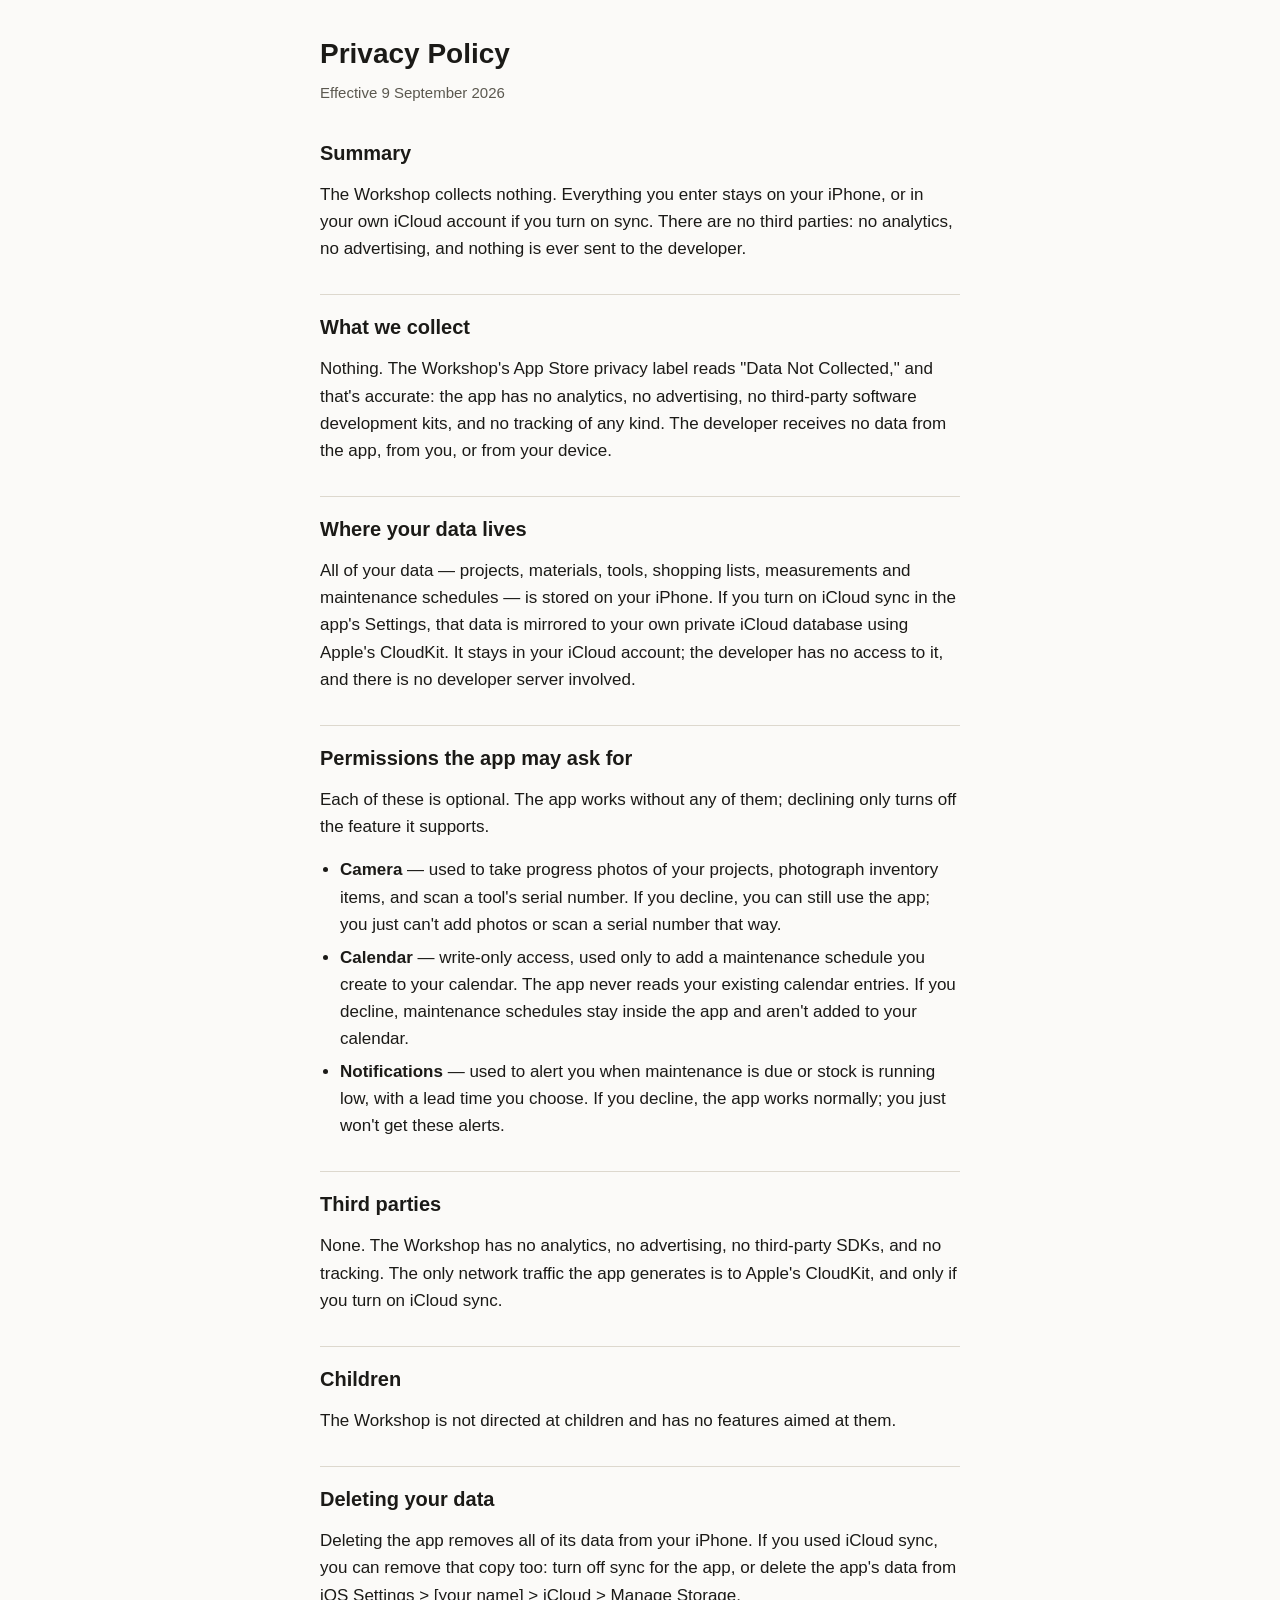
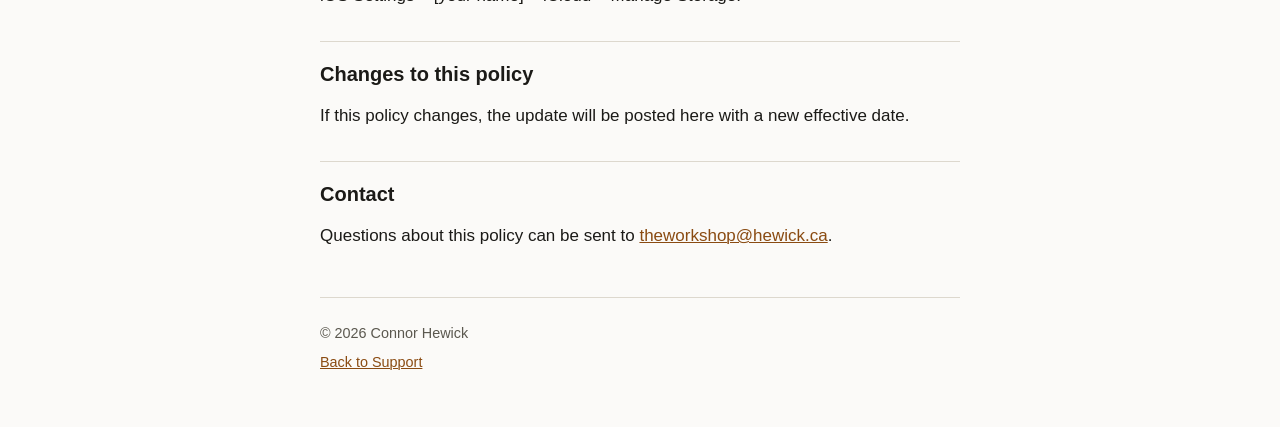
==== privacy.html @ b185fb6e "feat: add support and privacy pages Co-Authored-By: Claude Fable 5.1 <noreply@anthropic.com> Claude-" ====
<!doctype html>
<html lang="en">
<head>
<meta charset="utf-8">
<meta name="viewport" content="width=device-width, initial-scale=1">
<title>The Workshop — Privacy Policy</title>
<link rel="stylesheet" href="style.css">
</head>
<body>
<main>
<h1>Privacy Policy</h1>
<p class="effective-date">Effective 9 September 2026</p>

<h2>Summary</h2>
<p>The Workshop collects nothing. Everything you enter stays on your iPhone, or in your own iCloud account if you turn on sync. There are no third parties: no analytics, no advertising, and nothing is ever sent to the developer.</p>

<h2>What we collect</h2>
<p>Nothing. The Workshop's App Store privacy label reads "Data Not Collected," and that's accurate: the app has no analytics, no advertising, no third-party software development kits, and no tracking of any kind. The developer receives no data from the app, from you, or from your device.</p>

<h2>Where your data lives</h2>
<p>All of your data — projects, materials, tools, shopping lists, measurements and maintenance schedules — is stored on your iPhone. If you turn on iCloud sync in the app's Settings, that data is mirrored to your own private iCloud database using Apple's CloudKit. It stays in your iCloud account; the developer has no access to it, and there is no developer server involved.</p>

<h2>Permissions the app may ask for</h2>
<p>Each of these is optional. The app works without any of them; declining only turns off the feature it supports.</p>
<ul>
<li><strong>Camera</strong> — used to take progress photos of your projects, photograph inventory items, and scan a tool's serial number. If you decline, you can still use the app; you just can't add photos or scan a serial number that way.</li>
<li><strong>Calendar</strong> — write-only access, used only to add a maintenance schedule you create to your calendar. The app never reads your existing calendar entries. If you decline, maintenance schedules stay inside the app and aren't added to your calendar.</li>
<li><strong>Notifications</strong> — used to alert you when maintenance is due or stock is running low, with a lead time you choose. If you decline, the app works normally; you just won't get these alerts.</li>
</ul>

<h2>Third parties</h2>
<p>None. The Workshop has no analytics, no advertising, no third-party SDKs, and no tracking. The only network traffic the app generates is to Apple's CloudKit, and only if you turn on iCloud sync.</p>

<h2>Children</h2>
<p>The Workshop is not directed at children and has no features aimed at them.</p>

<h2>Deleting your data</h2>
<p>Deleting the app removes all of its data from your iPhone. If you used iCloud sync, you can remove that copy too: turn off sync for the app, or delete the app's data from iOS Settings &gt; [your name] &gt; iCloud &gt; Manage Storage.</p>

<h2>Changes to this policy</h2>
<p>If this policy changes, the update will be posted here with a new effective date.</p>

<h2>Contact</h2>
<p>Questions about this policy can be sent to <a href="mailto:theworkshop@hewick.ca">theworkshop@hewick.ca</a>.</p>
</main>
<footer>
<p>© 2026 Connor Hewick</p>
<p><a href="index.html">Back to Support</a></p>
</footer>
</body>
</html>
---- style.css ----
:root {
  color-scheme: light dark;
  --bg: #fbfaf8;
  --fg: #1b1a17;
  --muted: #5b584f;
  --link: #8a4b12;
  --border: #ddd8ce;
}

@media (prefers-color-scheme: dark) {
  :root {
    --bg: #171613;
    --fg: #f2f0ea;
    --muted: #b8b3a6;
    --link: #e0a55e;
    --border: #3a372f;
  }
}

* {
  box-sizing: border-box;
}

body {
  margin: 0;
  padding: 2rem 1.25rem 3rem;
  background: var(--bg);
  color: var(--fg);
  font-family: -apple-system, BlinkMacSystemFont, "Segoe UI", Roboto, Helvetica, Arial, sans-serif;
  font-size: 1.0625rem;
  line-height: 1.6;
}

main {
  max-width: 40rem;
  margin: 0 auto;
}

h1 {
  font-size: 1.75rem;
  margin: 0 0 0.5rem;
}

h2 {
  font-size: 1.25rem;
  margin: 2rem 0 0.75rem;
  padding-top: 1rem;
  border-top: 1px solid var(--border);
}

h2:first-of-type {
  border-top: none;
  padding-top: 0;
}

h3 {
  font-size: 1rem;
  margin: 1.25rem 0 0.25rem;
}

p {
  margin: 0 0 1rem;
}

.intro {
  color: var(--muted);
}

ul, ol {
  margin: 0 0 1rem;
  padding-left: 1.25rem;
}

li {
  margin-bottom: 0.35rem;
}

a {
  color: var(--link);
}

a:not(:hover) {
  text-decoration-thickness: 1px;
}

.effective-date {
  color: var(--muted);
  font-size: 0.9375rem;
  margin-top: -0.25rem;
}

footer {
  max-width: 40rem;
  margin: 3rem auto 0;
  padding-top: 1.5rem;
  border-top: 1px solid var(--border);
  color: var(--muted);
  font-size: 0.9rem;
}

footer p {
  margin: 0 0 0.35rem;
}
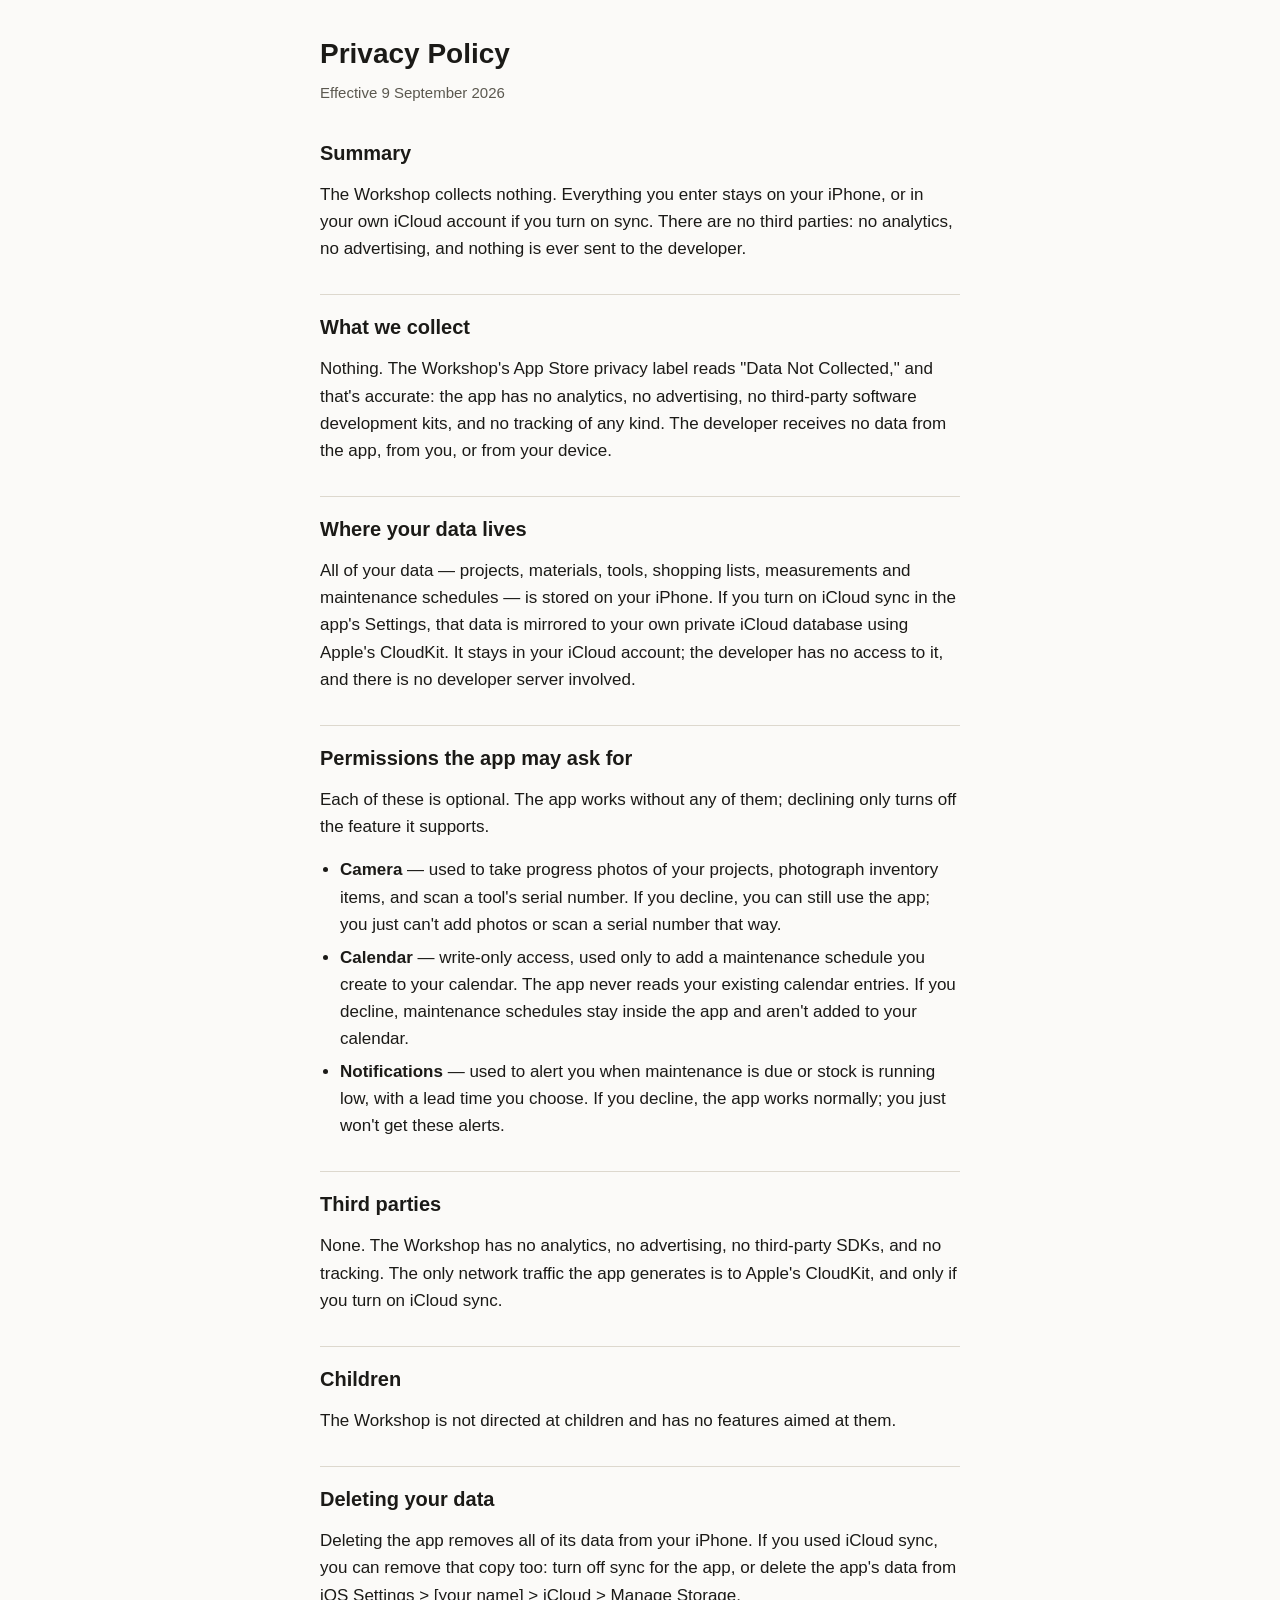
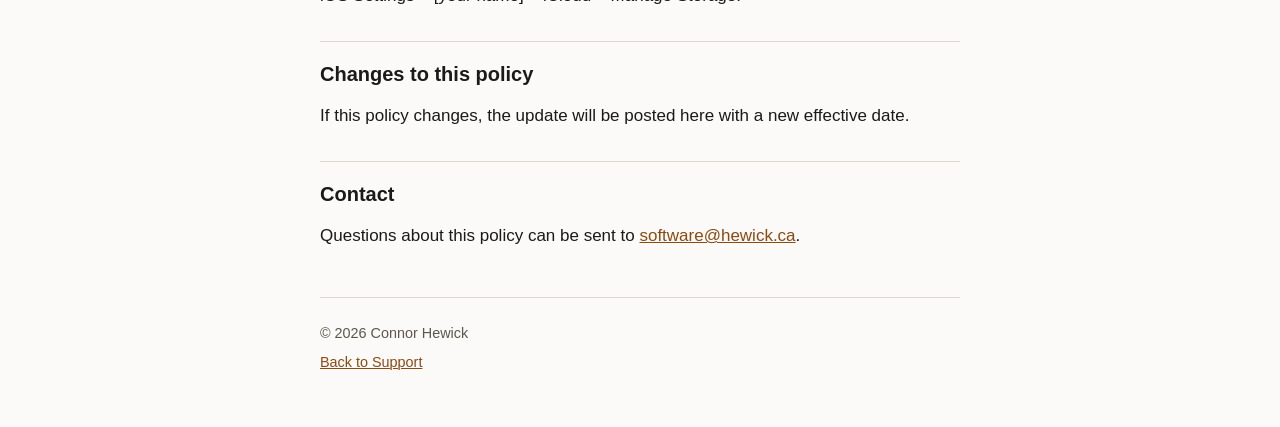
==== commit f1cf1d0e: "chore: use software@hewick.ca as the contact address Both the support page and the privacy policy ca" ====
--- a/privacy.html
+++ b/privacy.html
@@ -41,7 +41,7 @@
 <p>If this policy changes, the update will be posted here with a new effective date.</p>
 
 <h2>Contact</h2>
-<p>Questions about this policy can be sent to <a href="mailto:theworkshop@hewick.ca">theworkshop@hewick.ca</a>.</p>
+<p>Questions about this policy can be sent to <a href="mailto:software@hewick.ca">software@hewick.ca</a>.</p>
 </main>
 <footer>
 <p>© 2026 Connor Hewick</p>
